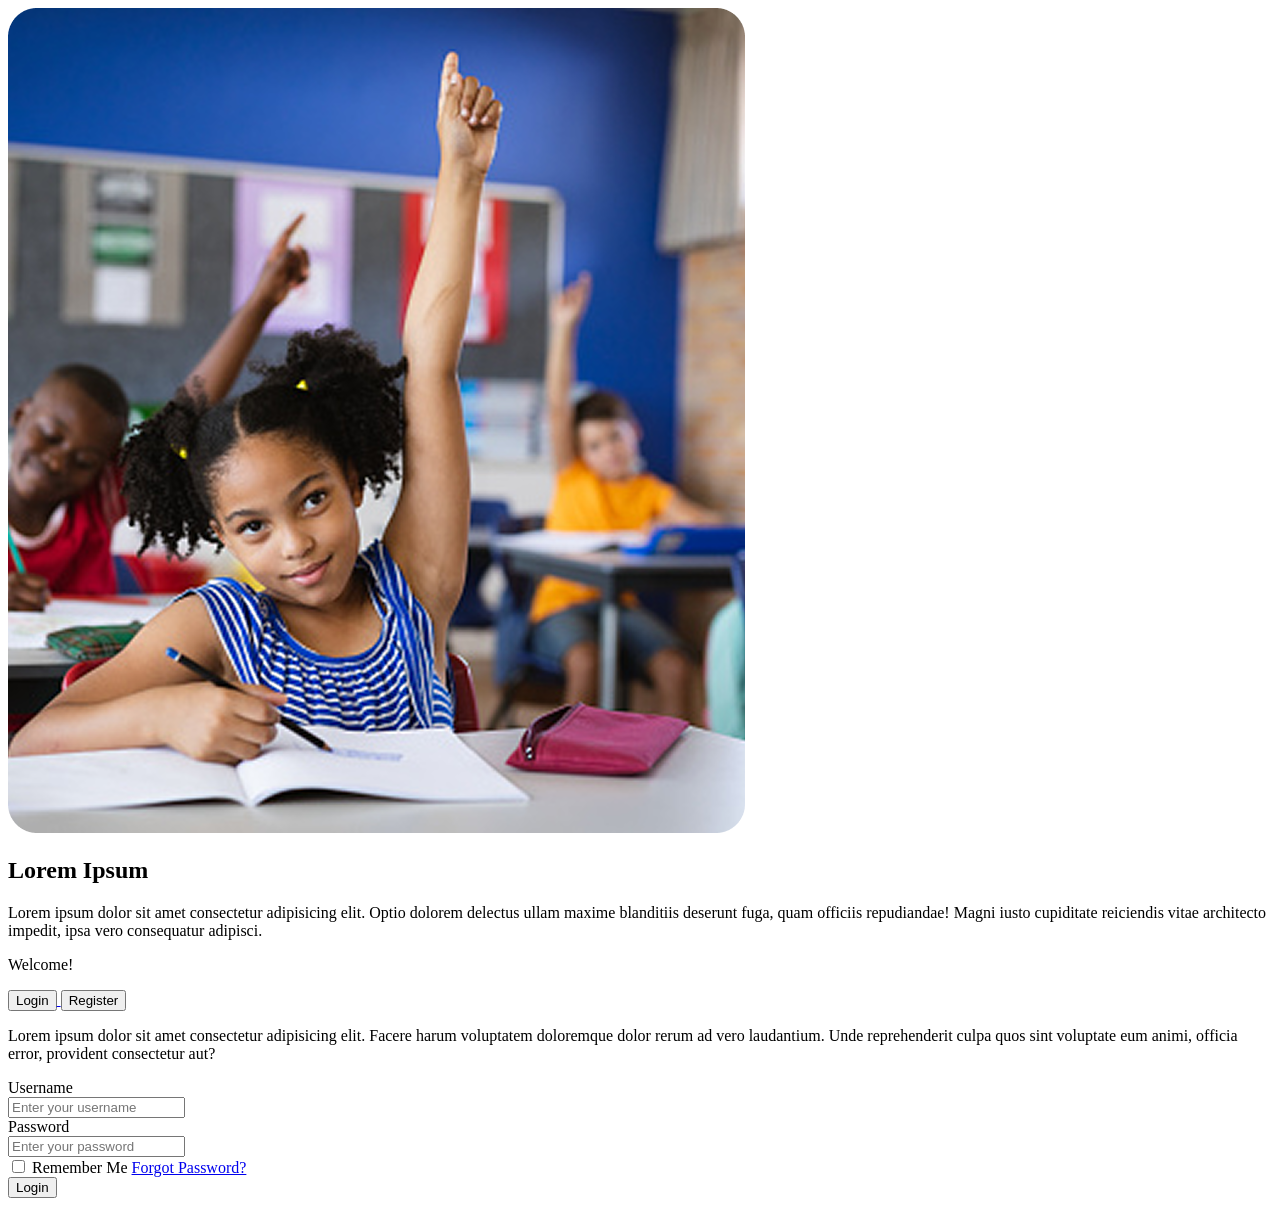
==== login.html @ 7edc4777 "Add files via upload" ====
<!DOCTYPE html>
<html lang="en">

<head>
    <meta charset="UTF-8">
    <meta name="viewport" content="width=device-width, initial-scale=1.0">
    <title>Login Page</title>

    <link rel="stylesheet" href="login.css">

</head>

<body>

<div class="login-container">

    <div class="image-section">

        <img src="images1/Rectangle 77.png" alt="Student">

        <div class="image-content">
            <h2>Lorem Ipsum</h2>
            <p>Lorem ipsum dolor sit amet consectetur adipisicing elit. Optio dolorem delectus ullam maxime blanditiis deserunt fuga, quam officiis repudiandae! Magni iusto cupiditate reiciendis vitae architecto impedit, ipsa vero consequatur adipisci.</p>
        </div>

    </div>

    <div class="form-section">

        <p class="welcome-text">
            Welcome!
        </p>

        <div class="switch-buttons">

            <a href="login.html">
                <button class="active">
                    Login
                </button>
            </a>

            <a href="register.html">
                <button>
                    Register
                </button>
            </a>

        </div>

        <p class="description">
            Lorem ipsum dolor sit amet consectetur adipisicing elit. Facere harum voluptatem doloremque dolor rerum ad vero laudantium. Unde reprehenderit culpa quos sint voluptate eum animi, officia error, provident consectetur aut?
        </p>

        <form>

            <div class="form-group">

                <label>Username</label>

                <div class="input-field">
                    <input type="text" placeholder="Enter your username">
                </div>

            </div>

            <div class="form-group">

                <label>Password</label>

                <div class="input-field">
                    <input type="password" placeholder="Enter your password">
                    <i class="fa-regular fa-eye"></i>
                </div>

            </div>

            <div class="form-options">

                <label class="remember-me">
                    <input type="checkbox">
                    Remember Me
                </label>

                <a href="#" class="forgot-password">
                    Forgot Password?
                </a>

            </div>

            <button type="submit" class="login-button">
                Login
            </button>

        </form>

    </div>

</div>

</body>
</html>
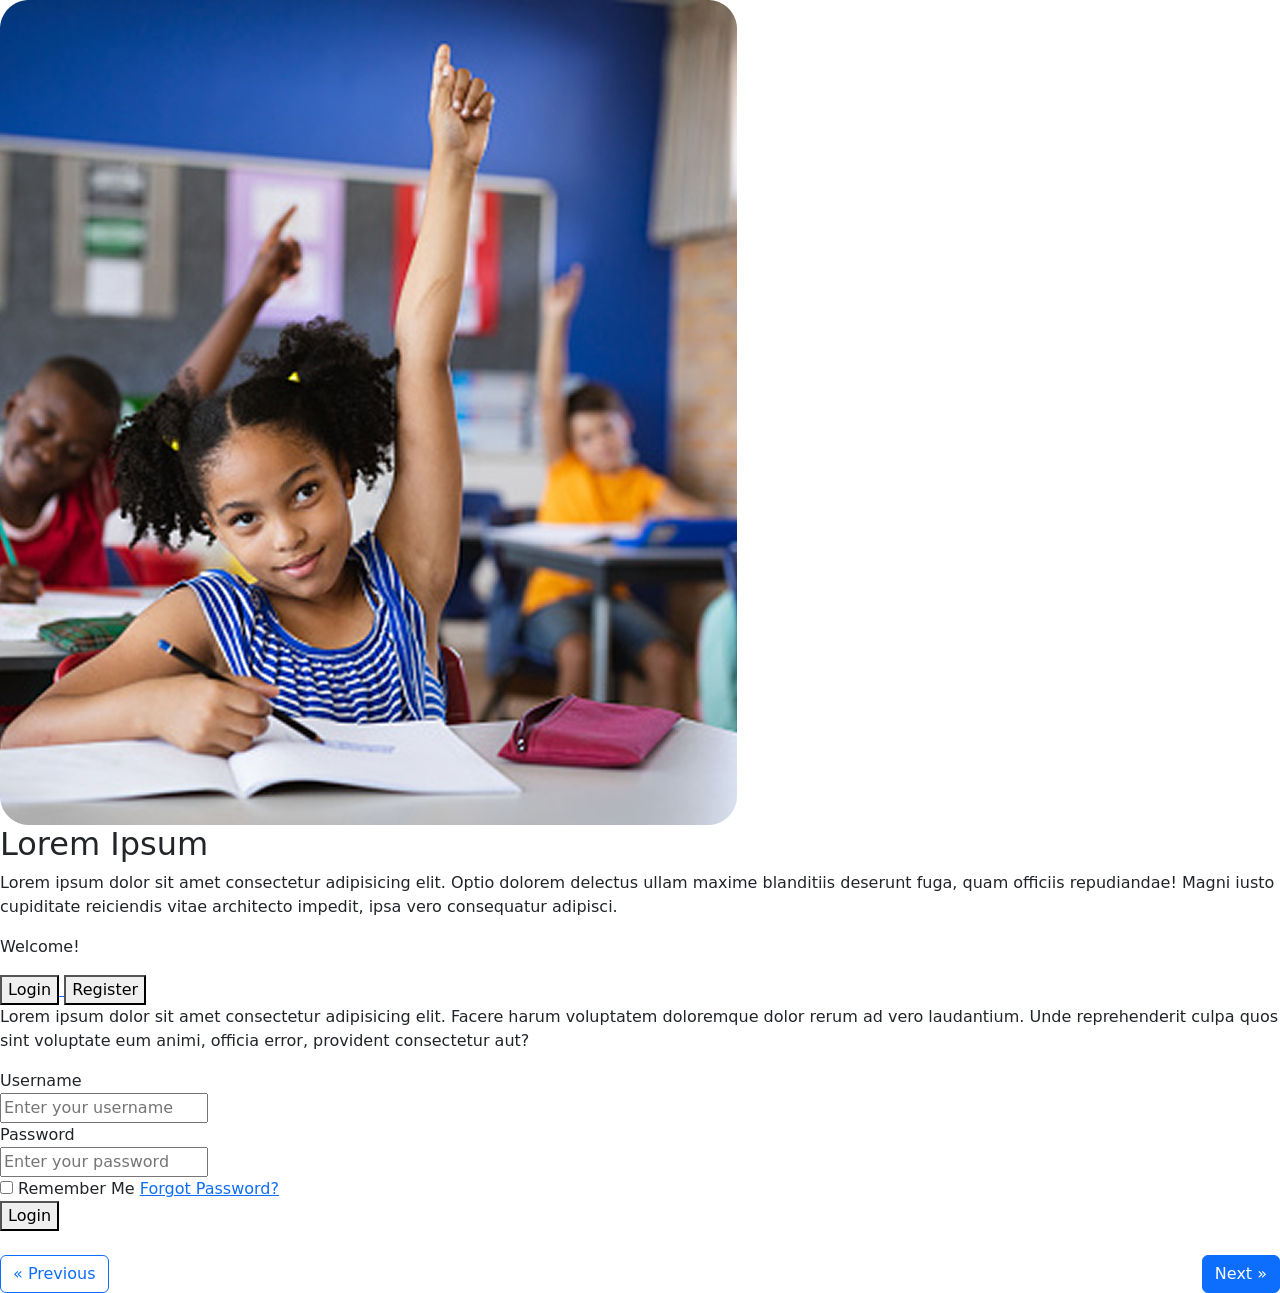
==== commit 32872e7c: "Update login.html" ====
--- a/login.html
+++ b/login.html
@@ -5,7 +5,7 @@
     <meta charset="UTF-8">
     <meta name="viewport" content="width=device-width, initial-scale=1.0">
     <title>Login Page</title>
-
+<link href="https://cdn.jsdelivr.net/npm/bootstrap@5.0.2/dist/css/bootstrap.min.css" rel="stylesheet" integrity="sha384-EVSTQN3/azprG1Anm3QDgpJLIm9Nao0Yz1ztcQTwFspd3yD65VohhpuuCOmLASjC" crossorigin="anonymous">
     <link rel="stylesheet" href="login.css">
 
 </head>
@@ -96,6 +96,10 @@
     </div>
 
 </div>
-
+    <div class="d-flex justify-content-between mt-4">
+  <a href="index.html" class="btn btn-outline-primary">&laquo; Previous</a>
+  <a href="membership.html" class="btn btn-primary">Next &raquo;</a>
+</div>
+<script src="https://cdn.jsdelivr.net/npm/bootstrap@5.0.2/dist/js/bootstrap.bundle.min.js" integrity="sha384-MrcW6ZMFYlzcLA8Nl+NtUVF0sA7MsXsP1UyJoMp4YLEuNSfAP+JcXn/tWtIaxVXM" crossorigin="anonymous"></script>
 </body>
-</html>+</html>
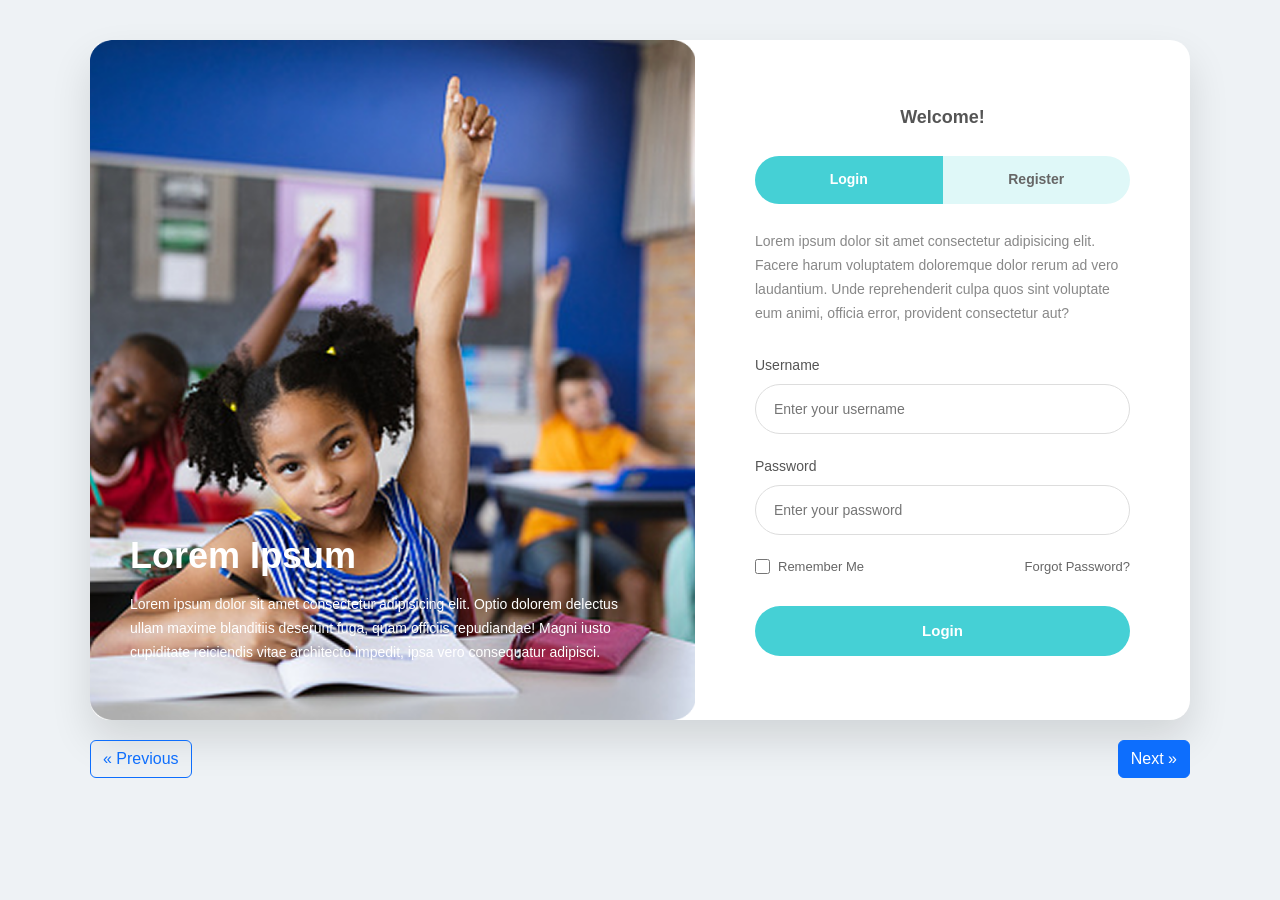
==== commit 3fd390b6: "Refactor login.html structure and layout Updated the HTML structure and added a page wrapper for bet" ====
--- a/login.html
+++ b/login.html
@@ -5,101 +5,98 @@
     <meta charset="UTF-8">
     <meta name="viewport" content="width=device-width, initial-scale=1.0">
     <title>Login Page</title>
-<link href="https://cdn.jsdelivr.net/npm/bootstrap@5.0.2/dist/css/bootstrap.min.css" rel="stylesheet" integrity="sha384-EVSTQN3/azprG1Anm3QDgpJLIm9Nao0Yz1ztcQTwFspd3yD65VohhpuuCOmLASjC" crossorigin="anonymous">
+    <link href="https://cdn.jsdelivr.net/npm/bootstrap@5.0.2/dist/css/bootstrap.min.css" rel="stylesheet" integrity="sha384-EVSTQN3/azprG1Anm3QDgpJLIm9Nao0Yz1ztcQTwFspd3yD65VohhpuuCOmLASjC" crossorigin="anonymous">
     <link rel="stylesheet" href="login.css">
-
 </head>
 
 <body>
 
-<div class="login-container">
+<div class="page-wrapper">
 
-    <div class="image-section">
+    <div class="login-container">
 
-        <img src="images1/Rectangle 77.png" alt="Student">
+        <div class="image-section">
 
-        <div class="image-content">
-            <h2>Lorem Ipsum</h2>
-            <p>Lorem ipsum dolor sit amet consectetur adipisicing elit. Optio dolorem delectus ullam maxime blanditiis deserunt fuga, quam officiis repudiandae! Magni iusto cupiditate reiciendis vitae architecto impedit, ipsa vero consequatur adipisci.</p>
+            <img src="images1/Rectangle 77.png" alt="Student">
+
+            <div class="image-content">
+                <h2>Lorem Ipsum</h2>
+                <p>Lorem ipsum dolor sit amet consectetur adipisicing elit. Optio dolorem delectus ullam maxime blanditiis deserunt fuga, quam officiis repudiandae! Magni iusto cupiditate reiciendis vitae architecto impedit, ipsa vero consequatur adipisci.</p>
+            </div>
+
+        </div>
+
+        <div class="form-section">
+
+            <p class="welcome-text">
+                Welcome!
+            </p>
+
+            <div class="switch-buttons">
+
+                <a href="login.html">
+                    <button class="active">
+                        Login
+                    </button>
+                </a>
+
+                <a href="register.html">
+                    <button>
+                        Register
+                    </button>
+                </a>
+
+            </div>
+
+            <p class="description">
+                Lorem ipsum dolor sit amet consectetur adipisicing elit. Facere harum voluptatem doloremque dolor rerum ad vero laudantium. Unde reprehenderit culpa quos sint voluptate eum animi, officia error, provident consectetur aut?
+            </p>
+
+            <form>
+
+                <div class="form-group">
+                    <label>Username</label>
+                    <div class="input-field">
+                        <input type="text" placeholder="Enter your username">
+                    </div>
+                </div>
+
+                <div class="form-group">
+                    <label>Password</label>
+                    <div class="input-field">
+                        <input type="password" placeholder="Enter your password">
+                        <i class="fa-regular fa-eye"></i>
+                    </div>
+                </div>
+
+                <div class="form-options">
+                    <label class="remember-me">
+                        <input type="checkbox">
+                        Remember Me
+                    </label>
+
+                    <a href="#" class="forgot-password">
+                        Forgot Password?
+                    </a>
+                </div>
+
+                <button type="submit" class="login-button">
+                    Login
+                </button>
+
+            </form>
+
         </div>
 
     </div>
 
-    <div class="form-section">
-
-        <p class="welcome-text">
-            Welcome!
-        </p>
-
-        <div class="switch-buttons">
-
-            <a href="login.html">
-                <button class="active">
-                    Login
-                </button>
-            </a>
-
-            <a href="register.html">
-                <button>
-                    Register
-                </button>
-            </a>
-
-        </div>
-
-        <p class="description">
-            Lorem ipsum dolor sit amet consectetur adipisicing elit. Facere harum voluptatem doloremque dolor rerum ad vero laudantium. Unde reprehenderit culpa quos sint voluptate eum animi, officia error, provident consectetur aut?
-        </p>
-
-        <form>
-
-            <div class="form-group">
-
-                <label>Username</label>
-
-                <div class="input-field">
-                    <input type="text" placeholder="Enter your username">
-                </div>
-
-            </div>
-
-            <div class="form-group">
-
-                <label>Password</label>
-
-                <div class="input-field">
-                    <input type="password" placeholder="Enter your password">
-                    <i class="fa-regular fa-eye"></i>
-                </div>
-
-            </div>
-
-            <div class="form-options">
-
-                <label class="remember-me">
-                    <input type="checkbox">
-                    Remember Me
-                </label>
-
-                <a href="#" class="forgot-password">
-                    Forgot Password?
-                </a>
-
-            </div>
-
-            <button type="submit" class="login-button">
-                Login
-            </button>
-
-        </form>
-
+    <div class="d-flex justify-content-between nav-buttons">
+        <a href="index.html" class="btn btn-outline-primary">&laquo; Previous</a>
+        <a href="membership.html" class="btn btn-primary">Next &raquo;</a>
     </div>
 
 </div>
-    <div class="d-flex justify-content-between mt-4">
-  <a href="index.html" class="btn btn-outline-primary">&laquo; Previous</a>
-  <a href="membership.html" class="btn btn-primary">Next &raquo;</a>
-</div>
+
 <script src="https://cdn.jsdelivr.net/npm/bootstrap@5.0.2/dist/js/bootstrap.bundle.min.js" integrity="sha384-MrcW6ZMFYlzcLA8Nl+NtUVF0sA7MsXsP1UyJoMp4YLEuNSfAP+JcXn/tWtIaxVXM" crossorigin="anonymous"></script>
 </body>
 </html>
--- a/login.css
+++ b/login.css
@@ -0,0 +1,209 @@
+/* Login-CSS */
+
+* {
+    margin: 0;
+    padding: 0;
+    box-sizing: border-box;
+    font-family: 'Poppins', sans-serif;
+}
+
+body {
+    background: #eef2f5;
+    min-height: 100vh;
+    padding: 40px;
+}
+
+.page-wrapper {
+    display: flex;
+    flex-direction: column;
+    align-items: center;
+    gap: 20px;
+    max-width: 1100px;
+    margin: 0 auto;
+}
+
+.login-container {
+    width: 1100px;
+    max-width: 100%;
+    height: 680px;
+    background: #fff;
+    display: flex;
+    border-radius: 20px;
+    overflow: hidden;
+    box-shadow: 0 20px 40px rgba(0,0,0,.12);
+}
+
+.image-section {
+    width: 55%;
+    position: relative;
+}
+
+.image-section img {
+    width: 100%;
+    height: 100%;
+    object-fit: cover;
+}
+
+.image-content {
+    position: absolute;
+    left: 40px;
+    right: 40px;
+    bottom: 40px;
+    color: #fff;
+}
+
+.image-content h2 {
+    font-size: 36px;
+    font-weight: 700;
+    margin-bottom: 15px;
+}
+
+.image-content p {
+    font-size: 14px;
+    line-height: 24px;
+}
+
+.form-section {
+    width: 45%;
+    padding: 60px;
+    display: flex;
+    flex-direction: column;
+    justify-content: center;
+}
+
+.welcome-text {
+    text-align: center;
+    font-size: 18px;
+    font-weight: 600;
+    color: #555;
+    margin-bottom: 25px;
+}
+
+.switch-buttons {
+    display: flex;
+    background: #dff8f8;
+    border-radius: 30px;
+    overflow: hidden;
+    margin-bottom: 25px;
+}
+
+.switch-buttons a {
+    flex: 1;
+}
+
+.switch-buttons button {
+    width: 100%;
+    height: 48px;
+    border: none;
+    background: transparent;
+    color: #666;
+    font-size: 14px;
+    font-weight: 600;
+    cursor: pointer;
+    transition: .3s;
+}
+
+.switch-buttons .active {
+    background: #45d0d5;
+    color: #fff;
+}
+
+.description {
+    color: #888;
+    font-size: 14px;
+    line-height: 24px;
+    margin-bottom: 30px;
+}
+
+.form-group {
+    margin-bottom: 22px;
+}
+
+.form-group label {
+    display: block;
+    margin-bottom: 8px;
+    color: #555;
+    font-size: 14px;
+    font-weight: 500;
+}
+
+.input-field {
+    position: relative;
+}
+
+.input-field input {
+    width: 100%;
+    height: 50px;
+    border: 1px solid #ddd;
+    border-radius: 30px;
+    padding: 0 18px;
+    outline: none;
+    font-size: 14px;
+    transition: .3s;
+}
+
+.input-field input:focus {
+    border-color: #45d0d5;
+}
+
+.input-field i {
+    position: absolute;
+    right: 18px;
+    top: 50%;
+    transform: translateY(-50%);
+    color: #888;
+    cursor: pointer;
+}
+
+.form-options {
+    display: flex;
+    justify-content: space-between;
+    align-items: center;
+    margin: 10px 0 30px;
+}
+
+.remember-me {
+    display: flex;
+    align-items: center;
+    gap: 8px;
+    font-size: 13px;
+    color: #666;
+}
+
+.remember-me input {
+    width: 15px;
+    height: 15px;
+}
+
+.forgot-password {
+    text-decoration: none;
+    color: #666;
+    font-size: 13px;
+    transition: .3s;
+}
+
+.forgot-password:hover {
+    color: #45d0d5;
+}
+
+.login-button {
+    width: 100%;
+    height: 50px;
+    border: none;
+    border-radius: 30px;
+    background: #45d0d5;
+    color: #fff;
+    font-size: 15px;
+    font-weight: 600;
+    cursor: pointer;
+    transition: .3s;
+}
+
+.login-button:hover {
+    background: #35bec3;
+}
+
+.nav-buttons {
+    width: 1100px;
+    max-width: 100%;
+}
